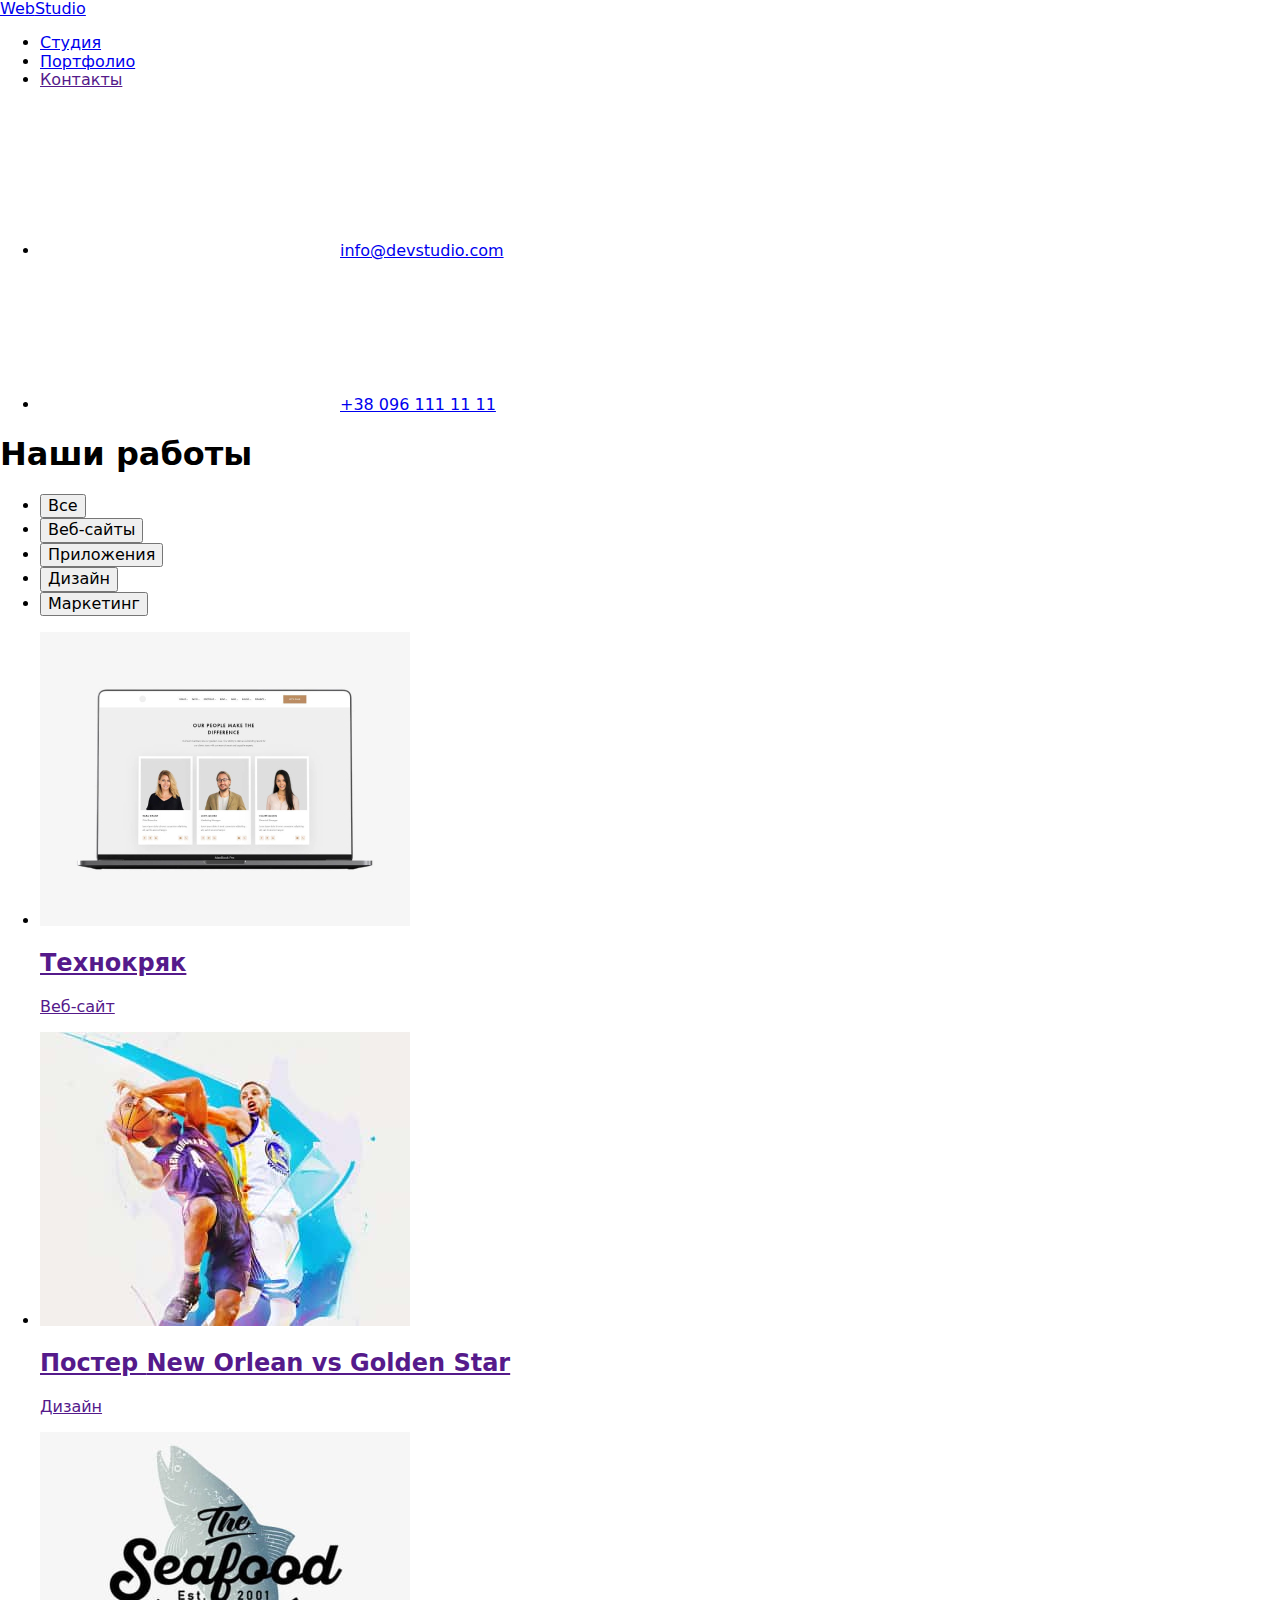
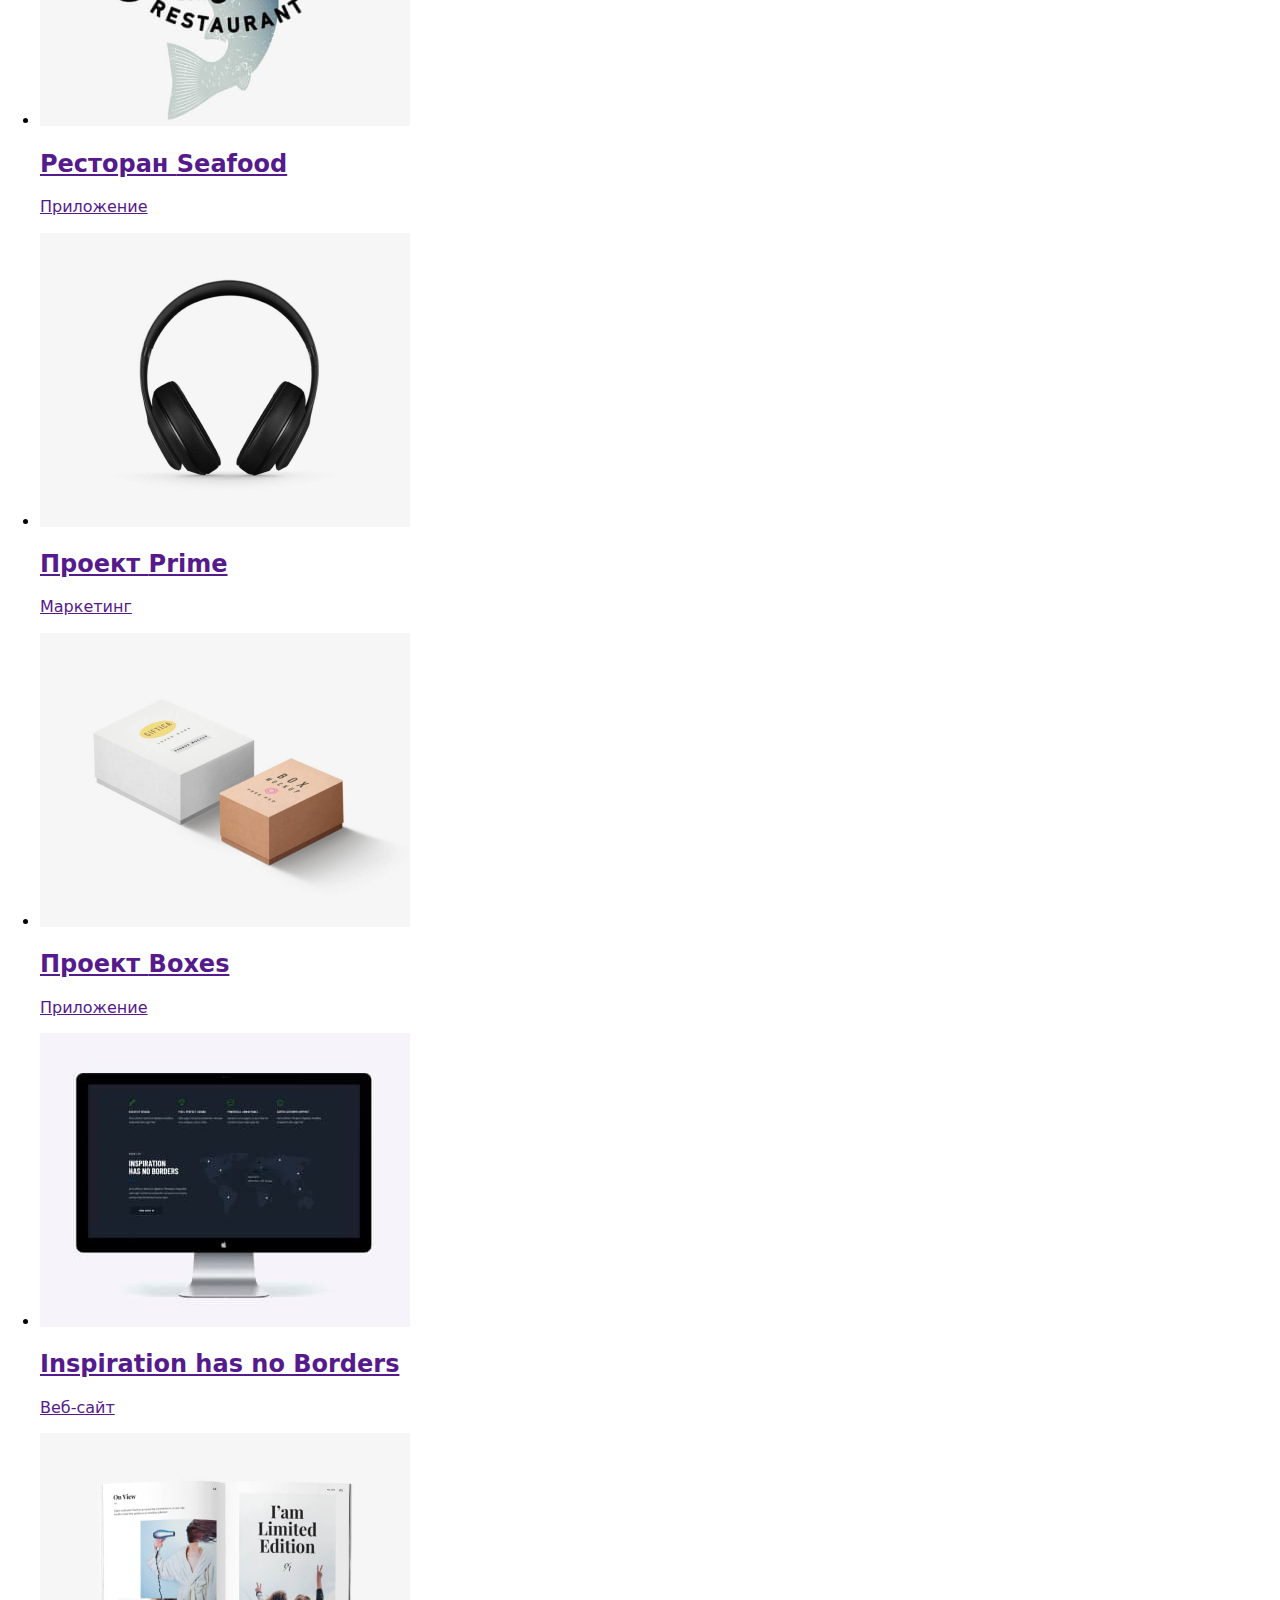
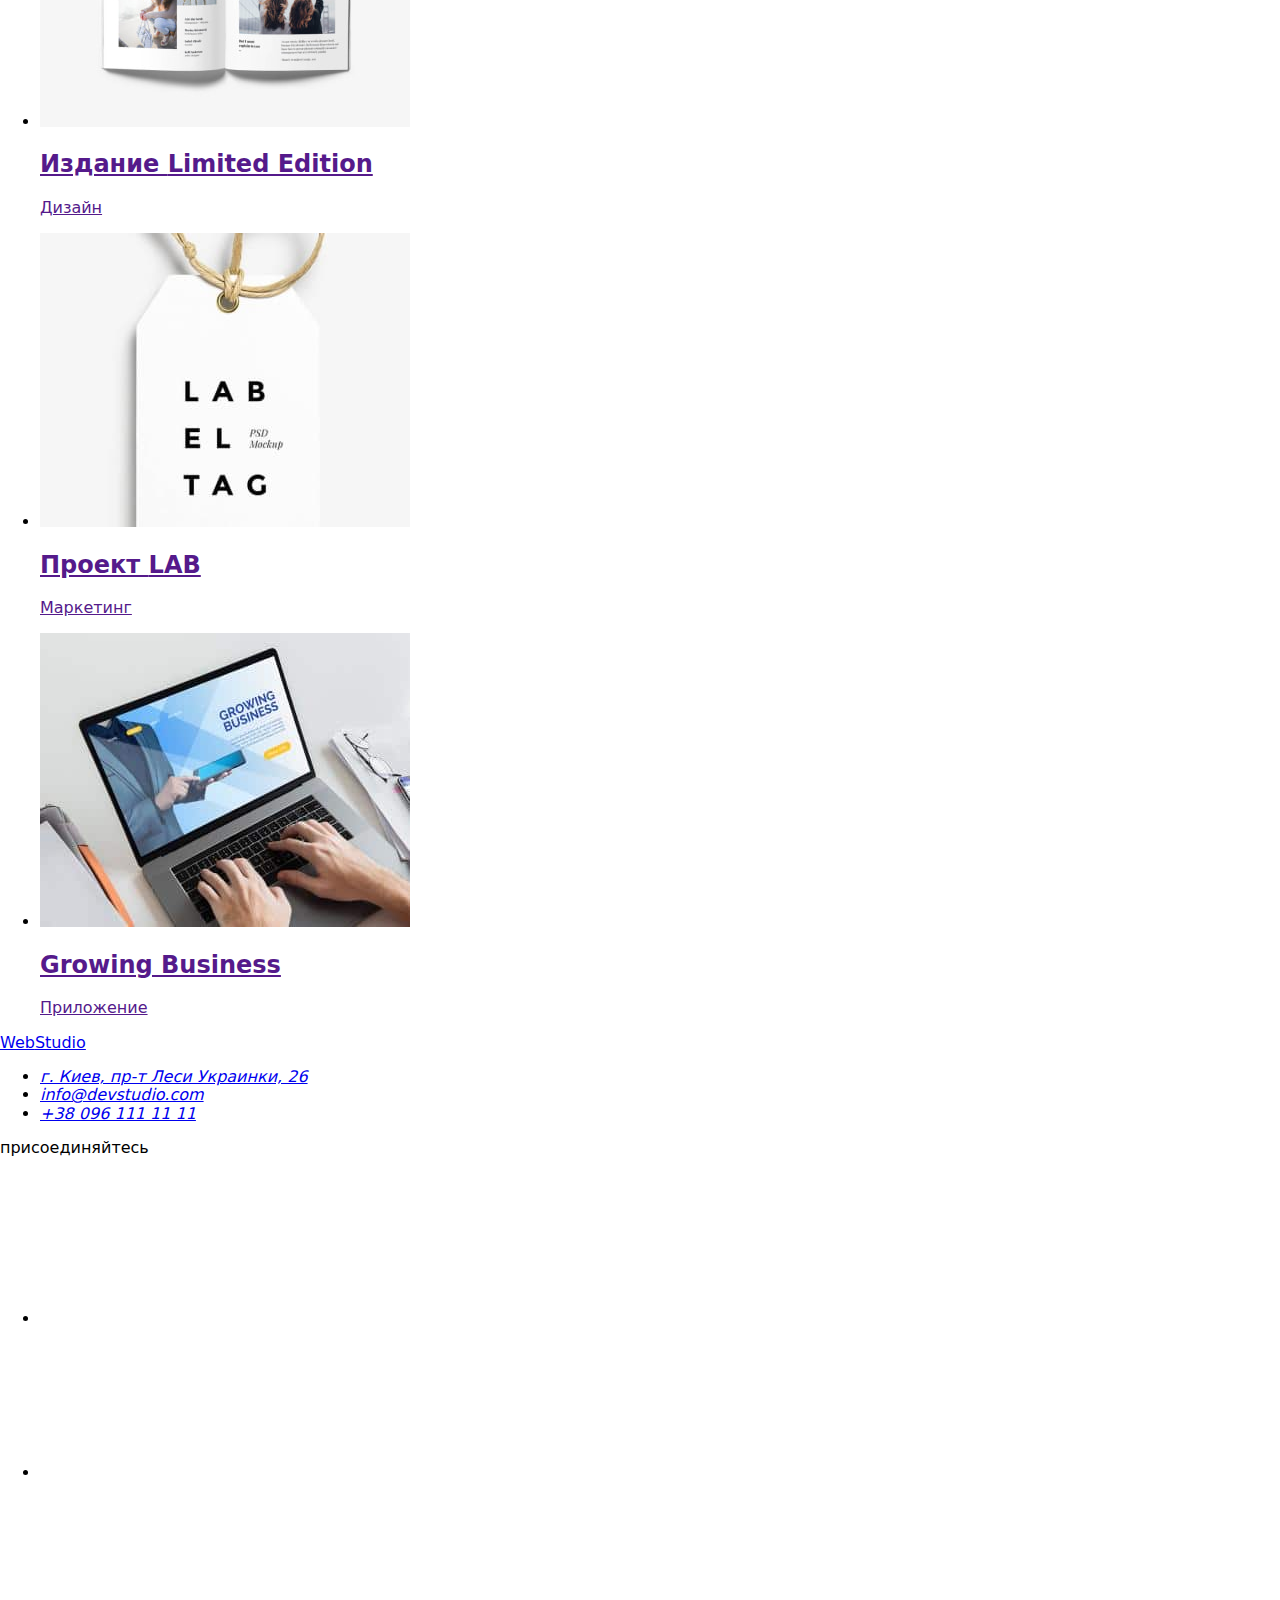
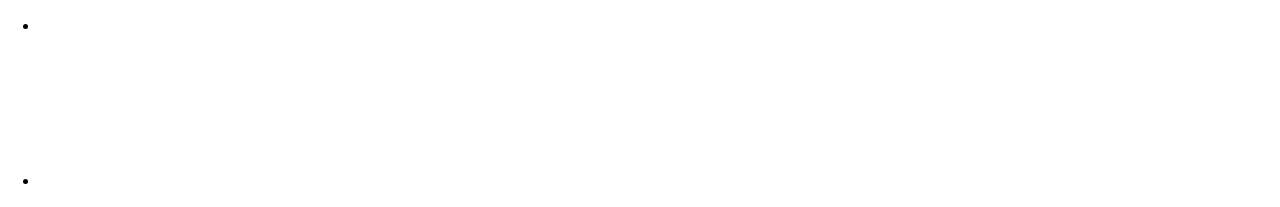
==== portfolio.html @ 28a33516 "Add files from hw4" ====
<!DOCTYPE html>
<html lang="ru">
<head>
    <meta charset="UTF-8">
    <meta http-equiv="X-UA-Compatible" content="IE=edge">
    <meta name="viewport" content="width=device-width, initial-scale=1.0">
    <title>Портфолио</title>
    <link href="https://fonts.googleapis.com/css2?family=Raleway:wght@700&family=Roboto:wght@400;500;700;900&display=swap"
        rel="stylesheet">
    <link rel="stylesheet" href="https://cdnjs.cloudflare.com/ajax/libs/modern-normalize/1.1.0/modern-normalize.min.css">
    <link rel="stylesheet" href="./css/style.css">
</head>

<body>

    <!-- Header -->
    <header class="header">
        <div class="container main-nav">
            <nav class="nav-menu">
                <a href="./index.html" class="logo" lang="en">Web<span class="logo-header">Studio</span></a>
                <ul class="menu list">
                    <li class="item"><a href="./index.html" class="link">Студия</a></li>
                    <li class="item"><a href="./portfolio.html" class="link current">Портфолио</a></li>
                    <li class="item"><a href="" class="link">Контакты</a></li>
                </ul>
            </nav>
    
            <ul class="header-contact list">
                <li class="item">
                    <a href="mailto:info@devstudio.com" class="link">
                        <svg class="contact-icon">
                            <use href="./images/icons.svg#envelope"></use>
                        </svg>info@devstudio.com
                    </a>
                </li>
                <li class="item">
                    <a href="tel:+380961111111" class="link">
                        <svg class="contact-icon">
                            <use href="./images/icons.svg#smartphone"></use>
                        </svg>+38 096 111 11 11
                    </a>
                </li>
            </ul>
        </div>
    </header>

    <!-- Main content -->
    <main>
        <section class="section">
            <h1 class="visually-hidden">Наши работы</h1>

            <!-- Filter -->
            <div class="container">
                <ul class="filter-list list">
                    <li class="item">
                        <button type="button" class="filter-btn current">Все</button>
                    </li>
                    <li class="item">
                        <button type="button" class="filter-btn">Веб-сайты</button>
                    </li>
                    <li class="item">
                        <button type="button" class="filter-btn">Приложения</button>
                    </li>
                    <li class="item">
                        <button type="button" class="filter-btn">Дизайн</button>
                    </li>
                    <li class="item">
                        <button type="button" class="filter-btn">Маркетинг</button>
                    </li>
                </ul>
            
            <!-- Examples -->
                <ul class="portfolio list">
                    <li class="portfolio-item">
                        <a href="" class="link">
                            <img class="item-img" src="./images/technocrack.jpg" alt="" width="370">
                            <div class="portfolio-desc">
                                <h2 class="portfolio-title">Технокряк</h2>
                                <p class="text">Веб-сайт</p>
                            </div>
                        </a>
                
                    </li>
                    <li  class="portfolio-item">
                        <a href="" class="link">
                            <img class="item-img" src="./images/poster-no-gs.jpg" alt="" width="370">
                            <div class="portfolio-desc">
                                <h2 class="portfolio-title">Постер <span lang="en">New Orlean vs Golden Star</span></h2>
                                <p class="text">Дизайн</p>
                            </div>
                        </a>
                    </li>
                    <li class="portfolio-item">
                        <a href="" class="link">
                            <img class="item-img" src="./images/seafood.jpg" alt="" width="370">
                            <div class="portfolio-desc">
                                <h2 class="portfolio-title">Ресторан <span lang="en">Seafood</span></h2>
                                <p class="text">Приложение</p>
                            </div>
                        </a>
                    </li>
                    <li class="portfolio-item">
                        <a href="" class="link">
                            <img class="item-img" src="./images/project-prime.jpg" alt="" width="370">
                            <div class="portfolio-desc">
                                <h2 class="portfolio-title">Проект <span lang="en">Prime</span></h2>
                                <p class="text">Маркетинг</p>
                            </div>
                        </a>
                    </li>
                    <li class="portfolio-item">
                        <a href="" class="link">
                            <img class="item-img" src="./images/boxes.jpg" alt="" width="370">
                            <div class="portfolio-desc">
                                <h2 class="portfolio-title">Проект <span lang="en">Boxes</span></h2>
                                <p class="text">Приложение</p>
                            </div>
                        </a>
                    </li>
                    <li class="portfolio-item">
                        <a href="" class="link">
                            <img class="item-img" src="./images/inspiration.jpg" alt="" width="370">
                            <div class="portfolio-desc">
                                <h2 class="portfolio-title" lang="en">Inspiration has no Borders</h2>
                                <p class="text">Веб-сайт</p>
                            </div>
                        </a>
                    </li>
                    <li class="portfolio-item">
                        <a href="" class="link">
                            <img class="item-img" src="./images/linited-edition.jpg" alt="" width="370">
                            <div class="portfolio-desc">
                                <h2 class="portfolio-title">Издание <span lang="en">Limited Edition</span></h2>
                                <p class="text">Дизайн</p>
                            </div>
                        </a>
                    </li>
                    <li class="portfolio-item">
                        <a href="" class="link">
                            <img class="item-img" src="./images/lab.jpg" alt="" width="370">
                            <div class="portfolio-desc">
                                <h2 class="portfolio-title">Проект <span lang="en">LAB</span></h2>
                                <p class="text">Маркетинг</p>
                            </div>
                        </a>
                    </li>
                    <li class="portfolio-item">
                        <a href="" class="link">
                            <img class="item-img" src="./images/growing-business.jpg" alt="" width="370">
                            <div class="portfolio-desc">
                                <h2 class="portfolio-title" lang="en">Growing Business</h2>
                                <p class="text">Приложение</p>
                            </div>
                        </a>
                    </li>
                </ul>
            </div>
        </section>
    </main>

    <!-- Footer -->
    <footer class="footer">
        <div class="container">
    
            <div class="footer-contact">
    
                <!-- Footer Logo -->
                <a class="logo link" href="./index.html" lang="en">Web<span class="logo-footer">Studio</span></a>
    
                <!-- Address and contacts -->
                <address>
                    <ul class="main-contact list">
                        <li class="contact-item"><a class="address" href="https://goo.gl/maps/BrZeRLE5wpfTbAKm7"
                                rel="nofollow noopener noreferrer">г. Киев, пр-т
                                Леси Украинки, 26</a></li>
                        <li class="contact-item"><a href="mailto:info@devstudio.com" class="link">info@devstudio.com</a>
                        </li>
                        <li class="contact-item"><a href="tel:+380961111111" class="link">+38 096 111 11 11</a></li>
                    </ul>
                </address>
            </div>
    
            <div class="footer-social">
                <p class="text">присоединяйтесь</p>
                <ul class="footer-icons list">
                    <li class="social-list">
                        <a class="social-item" href="">
                            <svg class="social-icon">
                                <use href="./images/icons.svg#instagram"></use>
                            </svg>
                        </a>
                    </li>
                    <li class="social-list">
                        <a class="social-item" href="">
                            <svg class="social-icon">
                                <use href="./images/icons.svg#twitter"></use>
                            </svg>
                        </a>
                    </li>
                    <li class="social-list">
                        <a class="social-item" href="">
                            <svg class="social-icon">
                                <use href="./images/icons.svg#facebook"></use>
                            </svg>
                        </a>
                    </li>
                    <li class="social-list">
                        <a class="social-item" href="">
                            <svg class="social-icon">
                                <use href="./images/icons.svg#linkedin"></use>
                            </svg>
                        </a>
                    </li>
                </ul>
            </div>
        </div>
    </footer>
    
</body>
</html>
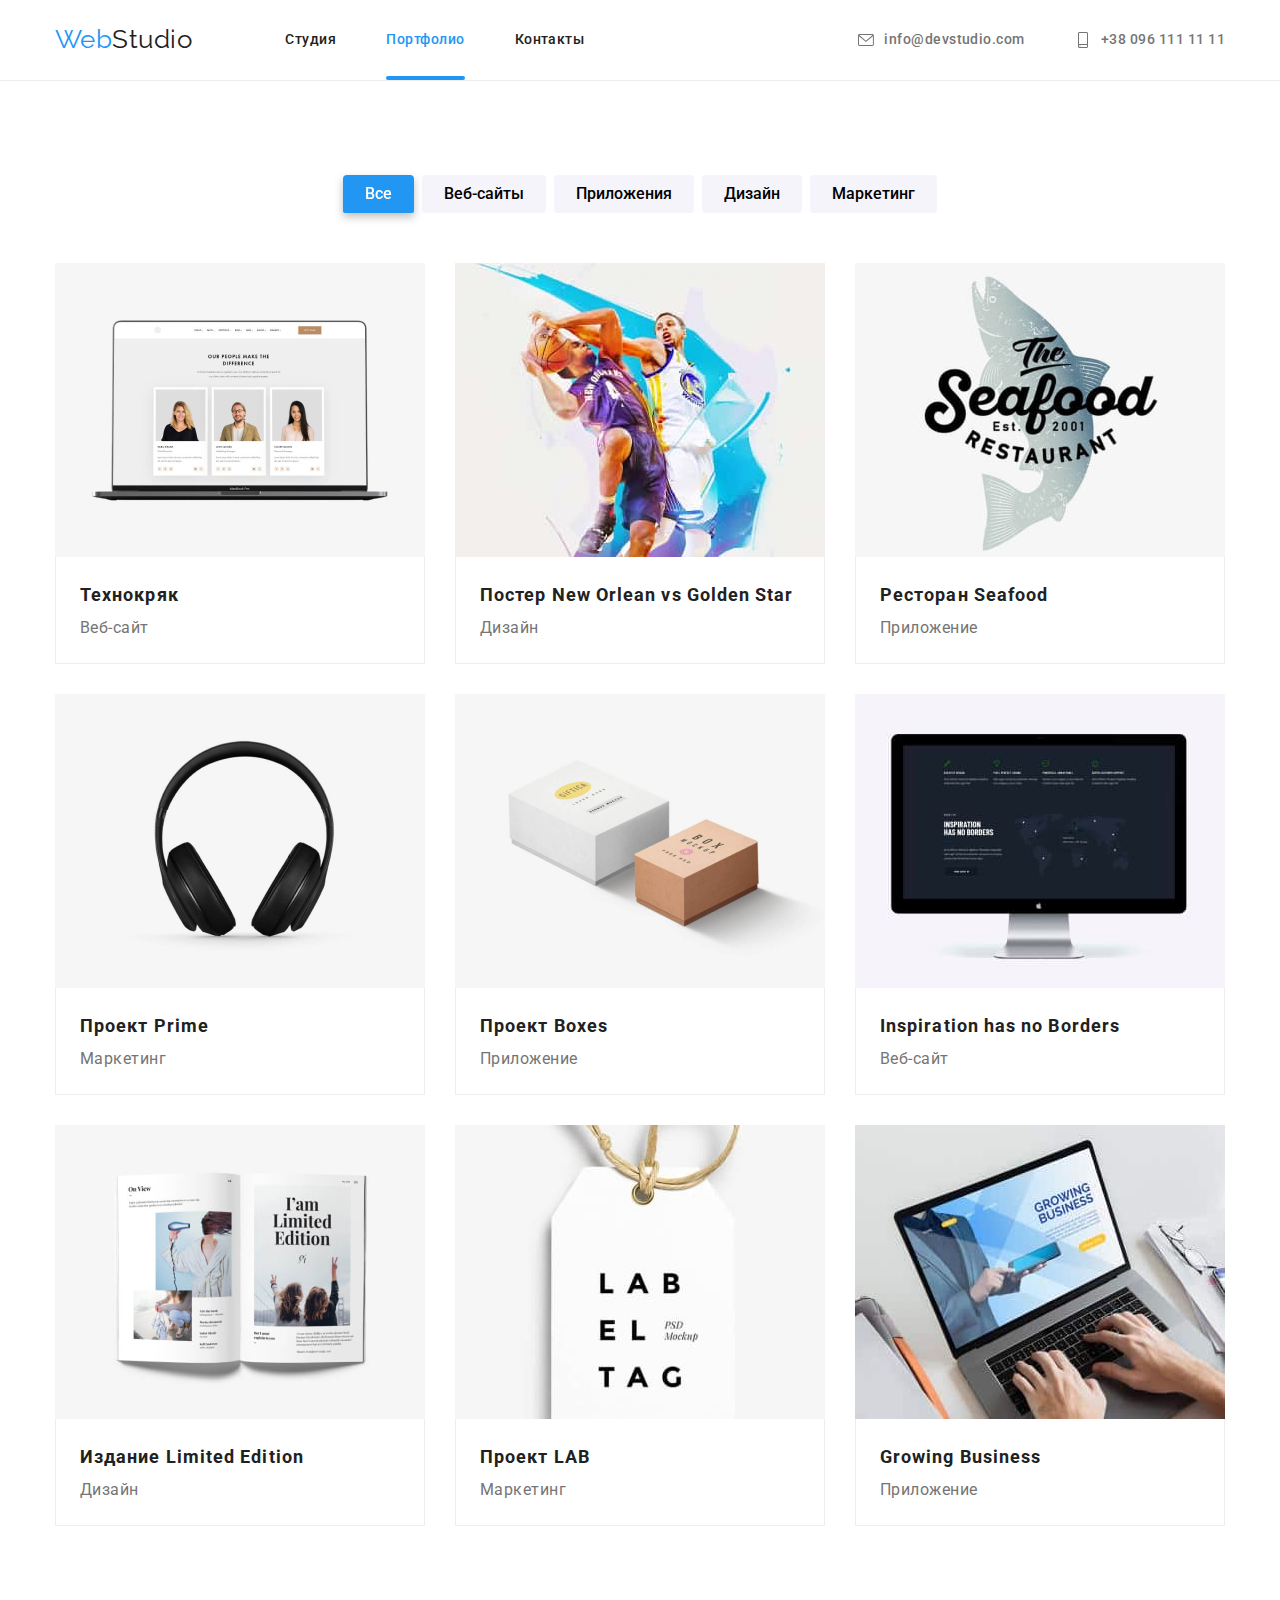
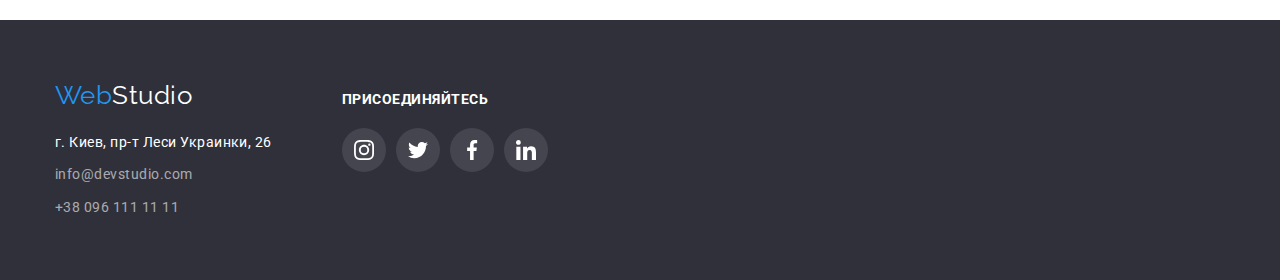
==== commit ef4c22d0: "Add overlay" ====
--- a/portfolio.html
+++ b/portfolio.html
@@ -14,7 +14,7 @@
 <body>
 
     <!-- Header -->
-    <header class="header">
+    <header class="header header-fixed">
         <div class="container main-nav">
             <nav class="nav-menu">
                 <a href="./index.html" class="logo" lang="en">Web<span class="logo-header">Studio</span></a>
@@ -72,8 +72,16 @@
             <!-- Examples -->
                 <ul class="portfolio list">
                     <li class="portfolio-item">
-                        <a href="" class="link">
-                            <img class="item-img" src="./images/technocrack.jpg" alt="" width="370">
+                        <a href="" class="card link">
+                            <div class="card-thumb">
+                                <img class="item-img" src="./images/technocrack.jpg" alt="" width="370">
+                                <div class="overlay">
+                                    <p class="overlay-text">Технокряк это современная площадка распространения коронавируса. Компании используют эту платформу
+                                        для цифрового
+                                        шпионажа и атак на защищённые сервера конкурентов.</p>
+                                </div>
+                            </div>
+                            
                             <div class="portfolio-desc">
                                 <h2 class="portfolio-title">Технокряк</h2>
                                 <p class="text">Веб-сайт</p>
@@ -83,7 +91,14 @@
                     </li>
                     <li  class="portfolio-item">
                         <a href="" class="link">
-                            <img class="item-img" src="./images/poster-no-gs.jpg" alt="" width="370">
+                            <div class="card-thumb">
+                                <img class="item-img" src="./images/poster-no-gs.jpg" alt="" width="370">
+                                <div class="overlay">
+                                    <p class="overlay-text">Lorem, ipsum dolor sit amet consectetur adipisicing elit. Voluptatum qui, nisi minus recusandae nostrum aliquam veritatis. Ducimus quisquam voluptas deserunt accusantium excepturi, temporibus eaque similique iste commodi nemo,
+                                    facere modi?</p>
+                                </div>
+                            </div>
+                            
                             <div class="portfolio-desc">
                                 <h2 class="portfolio-title">Постер <span lang="en">New Orlean vs Golden Star</span></h2>
                                 <p class="text">Дизайн</p>
@@ -92,7 +107,12 @@
                     </li>
                     <li class="portfolio-item">
                         <a href="" class="link">
-                            <img class="item-img" src="./images/seafood.jpg" alt="" width="370">
+                            <div class="card-thumb">
+                                <img class="item-img" src="./images/seafood.jpg" alt="" width="370">
+                                <div class="overlay">
+                                    <p class="overlay-text">Lorem ipsum dolor sit amet consectetur adipisicing elit. Tenetur ad possimus obcaecati, blanditiis consequuntur in dolor eos labore ab autem veniam, ullam velit voluptates alias neque nesciunt eveniet repudiandae quisquam!</p>
+                                </div>
+                            </div>
                             <div class="portfolio-desc">
                                 <h2 class="portfolio-title">Ресторан <span lang="en">Seafood</span></h2>
                                 <p class="text">Приложение</p>
@@ -101,7 +121,12 @@
                     </li>
                     <li class="portfolio-item">
                         <a href="" class="link">
-                            <img class="item-img" src="./images/project-prime.jpg" alt="" width="370">
+                            <div class="card-thumb">
+                                <img class="item-img" src="./images/project-prime.jpg" alt="" width="370">
+                                <div class="overlay">
+                                    <p class="overlay-text">Lorem ipsum dolor sit amet consectetur adipisicing elit. Earum nam fugit cumque enim, incidunt officia necessitatibus dolor natus quia dolorem numquam voluptas odit aperiam dolores odio quisquam consequatur beatae iusto!</p>
+                                </div>
+                            </div>
                             <div class="portfolio-desc">
                                 <h2 class="portfolio-title">Проект <span lang="en">Prime</span></h2>
                                 <p class="text">Маркетинг</p>
@@ -110,7 +135,12 @@
                     </li>
                     <li class="portfolio-item">
                         <a href="" class="link">
-                            <img class="item-img" src="./images/boxes.jpg" alt="" width="370">
+                            <div class="card-thumb">
+                                <img class="item-img" src="./images/boxes.jpg" alt="" width="370">
+                                <div class="overlay">
+                                    <p class="overlay-text">Lorem, ipsum dolor sit amet consectetur adipisicing elit. Voluptatum qui, nisi minus recusandae nostrum aliquam veritatis. Ducimus quisquam voluptas deserunt accusantium excepturi, temporibus eaque similique iste commodi nemo, facere modi?</p>
+                                </div>
+                            </div>
                             <div class="portfolio-desc">
                                 <h2 class="portfolio-title">Проект <span lang="en">Boxes</span></h2>
                                 <p class="text">Приложение</p>
@@ -119,7 +149,15 @@
                     </li>
                     <li class="portfolio-item">
                         <a href="" class="link">
-                            <img class="item-img" src="./images/inspiration.jpg" alt="" width="370">
+                            <div class="card-thumb">
+                                <img class="item-img" src="./images/inspiration.jpg" alt="" width="370">
+                                <div class="overlay">
+                                    <p class="overlay-text">Lorem ipsum dolor sit amet consectetur adipisicing elit. Earum nam fugit cumque enim,
+                                            incidunt officia necessitatibus dolor natus quia dolorem numquam voluptas odit aperiam dolores odio quisquam
+                                            consequatur beatae iusto!</p>
+                                </div>
+                            </div>
+                            
                             <div class="portfolio-desc">
                                 <h2 class="portfolio-title" lang="en">Inspiration has no Borders</h2>
                                 <p class="text">Веб-сайт</p>
@@ -128,7 +166,15 @@
                     </li>
                     <li class="portfolio-item">
                         <a href="" class="link">
-                            <img class="item-img" src="./images/linited-edition.jpg" alt="" width="370">
+                            <div class="card-thumb">
+                                <img class="item-img" src="./images/linited-edition.jpg" alt="" width="370">
+                                <div class="overlay">
+                                    <p class="overlay-text">Lorem ipsum dolor sit amet consectetur adipisicing elit. Earum nam fugit cumque enim,
+                                        incidunt officia necessitatibus dolor natus quia dolorem numquam voluptas odit aperiam dolores odio quisquam
+                                        consequatur beatae iusto!</p>
+                                </div>
+                            </div>
+                            
                             <div class="portfolio-desc">
                                 <h2 class="portfolio-title">Издание <span lang="en">Limited Edition</span></h2>
                                 <p class="text">Дизайн</p>
@@ -137,7 +183,15 @@
                     </li>
                     <li class="portfolio-item">
                         <a href="" class="link">
-                            <img class="item-img" src="./images/lab.jpg" alt="" width="370">
+                            <div class="card-thumb">
+                                <img class="item-img" src="./images/lab.jpg" alt="" width="370">
+                                <div class="overlay">
+                                    <p class="overlay-text">Lorem ipsum dolor sit amet consectetur adipisicing elit. Earum nam fugit cumque enim,
+                                        incidunt officia necessitatibus dolor natus quia dolorem numquam voluptas odit aperiam dolores odio quisquam
+                                        consequatur beatae iusto!</p>
+                                </div>
+                            </div>
+                            
                             <div class="portfolio-desc">
                                 <h2 class="portfolio-title">Проект <span lang="en">LAB</span></h2>
                                 <p class="text">Маркетинг</p>
@@ -146,7 +200,15 @@
                     </li>
                     <li class="portfolio-item">
                         <a href="" class="link">
-                            <img class="item-img" src="./images/growing-business.jpg" alt="" width="370">
+                            <div class="card-thumb">
+                                <img class="item-img" src="./images/growing-business.jpg" alt="" width="370">
+                                <div class="overlay">
+                                    <p class="overlay-text">Lorem ipsum dolor sit amet consectetur adipisicing elit. Earum nam fugit cumque enim,
+                                        incidunt officia necessitatibus dolor natus quia dolorem numquam voluptas odit aperiam dolores odio quisquam
+                                        consequatur beatae iusto!</p>
+                                </div>
+                            </div>
+                            
                             <div class="portfolio-desc">
                                 <h2 class="portfolio-title" lang="en">Growing Business</h2>
                                 <p class="text">Приложение</p>
@@ -215,6 +277,14 @@
             </div>
         </div>
     </footer>
+
+    <script>
+        const { height: pageHeaderHeight } = document
+            .querySelector(".header-fixed")
+            .getBoundingClientRect();
+
+        document.body.style.paddingTop = `${pageHeaderHeight}px`;
+    </script>
     
 </body>
 </html>--- a/css/style.css
+++ b/css/style.css
@@ -0,0 +1,748 @@
+/* основной цвет текста #212121 */
+/* вторичный цвет текста #757575 */
+/* основной цвет фона, заголовка и текста кнопок #ffffff */
+/* вторичный цвет фона #f5f4fa */
+/* цвет фона футера #2f303a */
+/* цвет акцента #2196f3 */
+/* цвет ховер главной кнопки #188ce8 */
+/* цвет текста в футере rgba(255, 255, 255, 0.6) */
+/* цвет фона иконок в футере rgba(255, 255, 255, 0.1); */
+/* цвет фона карточек #EEEEEE */
+/* цвет оверлея для карточек в портфолио rgba(33, 150, 243, 0.9); */
+
+:root {
+  --main-font: Roboto, sans-serif;
+  --logo-font: Raleway, sans-serif;
+
+  --secondary-bg-color: #f5f4fa;
+  --footer-bg-color: #2f303a;
+  --main-text-color: #212121;
+  --secondary-text-color: #757575;
+  --accent-color: #2196f3;
+  --hover-main-btn-color: #188ce8;
+  --accent-text-and-bg-color: #ffffff;
+  --footer-text-color: rgba(255, 255, 255, 0.6);
+  --bg-color-card: #eeeeee;
+  --main-icons-color: #afb1b8;
+  --bg-icons-color: rgba(255, 255, 255, 0.1);
+  --overlay-card-color: rgba(33, 150, 243, 0.9);
+
+  --duration: 250ms;
+  --timing-function: cubic-bezier(0.4, 0, 0.2, 1);
+}
+
+/* Убираем внешние отступы */
+h1,
+h2,
+h3,
+h4,
+h5,
+h6,
+p,
+ul {
+  margin: 0;
+}
+
+body {
+  font-family: var(--main-font);
+  letter-spacing: 0.03em;
+
+  background-color: var(--accent-text-and-bg-color);
+  color: var(--main-text-color);
+}
+
+button {
+  font-family: inherit;
+  font-size: inherit;
+  text-align: center;
+  cursor: pointer;
+}
+
+img {
+  display: block;
+  max-width: 100%;
+  height: auto;
+}
+
+.container {
+  margin: 0 auto;
+  padding-left: 15px;
+  padding-right: 15px;
+  width: 1200px;
+}
+
+/* Убираем внутренние отступы и стандартную стилизацию для списков */
+.list {
+  padding: 0;
+  list-style: none;
+}
+
+.text {
+  color: var(--secondary-text-color);
+}
+
+.section {
+  padding: 94px 0;
+}
+
+.section.no-padding {
+  padding-top: 0;
+}
+
+.section-title {
+  margin-bottom: 50px;
+  font-weight: 700;
+  font-size: 36px;
+  line-height: 1.16;
+  text-align: center;
+  letter-spacing: 0.03em;
+}
+
+.visually-hidden {
+  position: absolute;
+  width: 1px;
+  height: 1px;
+  margin: -1px;
+  border: 0;
+  padding: 0;
+  white-space: nowrap;
+  clip-path: inset(100%);
+  clip: rect(0 0 0 0);
+  overflow: hidden;
+}
+
+.item-title {
+  margin-bottom: 10px;
+  font-weight: 700;
+  font-size: 14px;
+  line-height: 1.14;
+}
+
+.button {
+  min-width: 200px;
+  font-weight: 700;
+  line-height: 1.87;
+  letter-spacing: 0.06em;
+
+  background-color: var(--accent-color);
+  color: var(--accent-text-and-bg-color);
+}
+
+.button:hover,
+.button:focus {
+  background-color: var(--hover-main-btn-color);
+}
+
+.social-icon {
+  width: 20px;
+  height: 20px;
+  fill: currentColor;
+}
+
+/* ---------- HEADER ---------- */
+
+.header {
+  border-bottom: 1px solid #ececec;
+}
+
+.header-fixed {
+  position: fixed;
+  top: 0;
+  left: 0;
+  z-index: 2;
+  width: 100%;
+
+  min-height: 80px;
+  background-color: var(--accent-text-and-bg-color);
+}
+
+/* ---------- LOGO ---------- */
+
+.logo {
+  font-family: var(--logo-font);
+  font-size: 26px;
+  line-height: 1.19;
+  text-decoration: none;
+
+  color: var(--accent-color);
+}
+
+.header .logo {
+  padding: 24px 0;
+}
+
+.logo .logo-header {
+  color: var(--main-text-color);
+}
+
+.logo-header:hover,
+.logo-header:focus,
+.logo-footer:hover,
+.logo-footer:focus {
+  color: var(--accent-color);
+}
+
+/* ---------- MENU ---------- */
+
+.main-nav,
+.nav-menu {
+  display: flex;
+}
+
+.menu {
+  display: flex;
+  margin-left: 93px;
+}
+
+.menu .item:not(:last-child) {
+  margin-right: 50px;
+}
+
+.menu .link,
+.header-contact .link {
+  display: block;
+  padding: 32px 0;
+}
+
+.menu .link {
+  position: relative;
+  font-weight: 500;
+  font-size: 14px;
+  line-height: 1.14;
+  text-decoration: none;
+  color: var(--main-text-color);
+}
+
+.header-contact {
+  display: flex;
+  margin-left: auto;
+}
+
+.header-contact .item:not(:last-child) {
+  margin-right: 50px;
+}
+
+.header-contact .link {
+  display: flex;
+  align-items: center;
+
+  font-weight: 500;
+  font-size: 14px;
+  line-height: 1.14;
+  text-decoration: none;
+
+  color: var(--secondary-text-color);
+}
+
+.contact-icon {
+  margin-right: 10px;
+  width: 16px;
+  height: 16px;
+  fill: currentColor;
+}
+
+.link.current,
+.nav-menu .link:hover,
+.nav-menu .link:focus,
+.header-contact .link:hover,
+.header-contact .link:focus,
+.footer-contact .link:hover,
+.footer-contact .link:focus {
+  color: var(--accent-color);
+}
+
+.current::after {
+  content: "";
+  position: absolute;
+  bottom: 0;
+  right: 0;
+  width: 100%;
+  height: 4px;
+  background: var(--accent-color);
+
+  border-radius: 2px;
+}
+
+/* ---------- FOOTER ---------- */
+
+.footer {
+  padding: 60px 0;
+  background-color: var(--footer-bg-color);
+}
+
+.footer .container {
+  display: flex;
+  align-items: baseline;
+}
+
+.footer-contact {
+  margin-right: 70px;
+}
+
+.footer-contact .logo {
+  display: block;
+  margin-bottom: 20px;
+}
+
+.logo-footer {
+  color: var(--accent-text-and-bg-color);
+}
+
+.main-contact {
+  font-size: 14px;
+  line-height: 1.71;
+  font-style: normal;
+}
+
+.contact-item:not(:last-child) {
+  margin-bottom: 9px;
+}
+
+.address {
+  color: var(--accent-text-and-bg-color);
+  text-decoration: none;
+}
+
+.main-contact .link {
+  color: var(--footer-text-color);
+  text-decoration: none;
+}
+
+.footer-icons {
+  display: flex;
+}
+
+.social-list:not(:last-child) {
+  margin-right: 10px;
+}
+
+.social-item {
+  display: flex;
+  justify-content: center;
+  align-items: center;
+  width: 44px;
+  height: 44px;
+  color: var(--main-icons-color);
+  border-radius: 50%;
+}
+
+.footer-icons .social-item {
+  background-color: var(--bg-icons-color);
+}
+
+.footer-icons .social-icon {
+  color: var(--accent-text-and-bg-color);
+}
+
+.footer-icons .social-item:hover,
+.footer-icons .social-item:focus,
+.team-social .social-item:hover,
+.team-social .social-item:focus {
+  color: var(--accent-text-and-bg-color);
+  background-color: var(--accent-color);
+}
+
+.footer-social > .text {
+  margin-bottom: 20px;
+  color: var(--accent-text-and-bg-color);
+
+  font-weight: 700;
+  font-size: 14px;
+  line-height: 1.14;
+  text-transform: uppercase;
+}
+
+/* ---------- HERO ---------- */
+
+.hero {
+  display: flex;
+  justify-content: center;
+  align-items: center;
+  max-width: 1600px;
+  min-height: 600px;
+  margin-right: auto;
+  margin-left: auto;
+
+  background-color: var(--footer-bg-color);
+  background-image: linear-gradient(
+      to right,
+      rgba(47, 48, 58, 0.4),
+      rgba(47, 48, 58, 0.4)
+    ),
+    url(../images/main-bg.jpg);
+  background-repeat: no-repeat;
+  background-position: center;
+  background-size: cover;
+}
+
+.hero .container {
+  width: 696px;
+  text-align: center;
+}
+
+.hero-title {
+  margin-bottom: 30px;
+  font-weight: 900;
+  font-size: 44px;
+  line-height: 1.36;
+  letter-spacing: 0.06em;
+  text-transform: uppercase;
+
+  color: var(--accent-text-and-bg-color);
+}
+
+.hero-btn {
+  padding: 10px 32px;
+}
+
+.hero-btn,
+.filter-btn {
+  border: 0;
+  border-radius: 4px;
+}
+
+/* ---------- FEATURES ---------- */
+
+.features-list {
+  display: flex;
+  flex-wrap: wrap;
+  margin-right: -30px;
+}
+
+.features-item {
+  flex-basis: calc((100% - 4 * 30px) / 4);
+  margin-right: 30px;
+}
+
+/* .features-item:not(:nth-child(4n)) {
+  margin-right: 30px;
+} */
+
+.features-thumb {
+  display: flex;
+  align-items: center;
+  justify-content: center;
+  margin-bottom: 30px;
+  width: 100%;
+  height: 120px;
+
+  background-color: var(--secondary-bg-color);
+  border-radius: 4px;
+}
+
+.features-icon {
+  width: 70px;
+  height: 70px;
+}
+
+.features-item .item-title {
+  text-transform: uppercase;
+}
+
+.features-item .text {
+  font-size: 14px;
+  line-height: 1.71;
+}
+
+/* ---------- ABOUT ---------- */
+
+.about {
+  display: flex;
+}
+
+.about-item {
+  position: relative;
+}
+
+.about-item:not(:nth-child(3n)) {
+  margin-right: 30px;
+}
+
+.about-item .item-title {
+  margin-bottom: 0;
+  padding: 27px;
+  position: absolute;
+  bottom: 0;
+  right: 0;
+  text-align: center;
+  width: 100%;
+  height: 70px;
+
+  text-transform: uppercase;
+  color: var(--accent-text-and-bg-color);
+  background: rgba(47, 48, 58, 0.8);
+}
+
+/* ---------- TEAM ---------- */
+
+.team {
+  background-color: var(--secondary-bg-color);
+}
+
+.team-list {
+  display: flex;
+  margin-right: -30px;
+  margin-bottom: -30px;
+}
+
+.team-item {
+  flex-basis: calc((100% - 4 * 30px) / 4);
+  /* width: 270px; */
+
+  margin-right: 30px;
+  margin-bottom: 30px;
+
+  background-color: var(--accent-text-and-bg-color);
+  box-shadow: 0px 1px 3px rgba(0, 0, 0, 0.12), 0px 1px 1px rgba(0, 0, 0, 0.14),
+    0px 2px 1px rgba(0, 0, 0, 0.2);
+  border-radius: 0px 0px 4px 4px;
+}
+
+.item-desc {
+  padding: 30px 32px;
+}
+
+.team .item-title,
+.team-item .text {
+  font-size: 16px;
+  line-height: 1.19;
+  text-align: center;
+}
+
+.team-item-title {
+  font-weight: 500;
+}
+
+.team-item .text {
+  margin-bottom: 16px;
+}
+
+.team-social {
+  display: flex;
+  justify-content: center;
+}
+
+/* ---------- CLIENTS ---------- */
+
+.clients {
+  display: flex;
+}
+
+.client-list:not(:last-child) {
+  margin-right: 30px;
+}
+
+.client-item {
+  display: flex;
+  justify-content: center;
+  align-items: center;
+  width: 170px;
+  height: 92px;
+  color: var(--main-icons-color);
+  border: 1px solid var(--main-icons-color);
+  border-radius: 4px;
+}
+
+.client-icon {
+  width: 106px;
+  height: 60px;
+  fill: currentColor;
+}
+
+.client-item:hover,
+.client-item:focus {
+  color: var(--accent-color);
+  border-color: var(--accent-color);
+}
+
+/* ---------- FILTER ---------- */
+
+.filter-list {
+  display: flex;
+  justify-content: center;
+  margin-bottom: 50px;
+}
+
+.filter-list .item:not(:last-child) {
+  margin-right: 8px;
+}
+
+.filter-list .link {
+  display: block;
+}
+
+.filter-btn {
+  padding: 6px 22px;
+  font-weight: 500;
+  line-height: 1.62;
+
+  background-color: var(--secondary-bg-color);
+}
+
+.filter-btn:hover,
+.filter-btn:focus,
+.filter-btn.current {
+  background-color: var(--accent-color);
+  color: var(--accent-text-and-bg-color);
+  filter: drop-shadow(0px 4px 4px rgba(0, 0, 0, 0.25));
+}
+
+/* ---------- EXAMPLES ---------- */
+
+.portfolio {
+  display: flex;
+  flex-wrap: wrap;
+  margin: -15px;
+}
+
+.portfolio-item {
+  margin: 15px;
+  flex-basis: calc((100% - 6 * 15px) / 3);
+  /* margin-bottom: 30px;
+  margin-right: 30px; */
+}
+
+/* .portfolio-item:nth-child(3n) {
+  margin-right: 0;
+}
+
+.portfolio-item:nth-last-of-type(-n + 3) {
+  margin-bottom: 0;
+} */
+
+/* ---------- Alternative ---------- */
+/* .portfolio-item:not(:nth-child(3n)) {
+  margin-right: 30px;
+}
+
+.portfolio-item:not(:nth-last-of-type(-n + 3)) {
+  margin-bottom: 30px;
+} */
+/* ---------- End Alternative ---------- */
+
+.portfolio .link {
+  display: block;
+  color: var(--main-text-color);
+  text-decoration: none;
+}
+
+.portfolio .link:hover,
+.portfolio .link:focus {
+  box-shadow: 0px 1px 1px rgba(0, 0, 0, 0.12), 0px 4px 4px rgba(0, 0, 0, 0.06),
+    1px 4px 6px rgba(0, 0, 0, 0.16);
+}
+
+.card-thumb {
+  position: relative;
+  height: 100%;
+  overflow: hidden;
+}
+
+.overlay {
+  position: absolute;
+  left: 0;
+  bottom: 0;
+  width: 100%;
+  height: 100%;
+
+  background: var(--overlay-card-color);
+  /* opacity: 0; */
+
+  transform: translateY(100%);
+  transition-property: transform;
+  transition-duration: var(--duration);
+  transition-timing-function: var(--timing-function);
+}
+
+.portfolio .link:hover .overlay,
+.portfolio .link:focus .overlay {
+  transform: translateY(0);
+  /* opacity: 1; */
+}
+
+.overlay-text {
+  padding: 63px 24px;
+  text-align: left;
+  font-size: 18px;
+  line-height: 1.56;
+
+  color: var(--accent-text-and-bg-color);
+}
+
+.portfolio-title {
+  font-size: 18px;
+  line-height: 2;
+  letter-spacing: 0.06em;
+}
+
+.portfolio .text {
+  font-size: 16px;
+  line-height: 1.87;
+}
+
+.portfolio-desc {
+  padding: 20px 24px;
+  border: 1px solid var(--bg-color-card);
+  border-top: 0;
+}
+
+/* ---------- MODAL BOX ---------- */
+
+.backdrop {
+  position: fixed;
+  top: 0;
+  left: 0;
+  z-index: 3;
+  width: 100%;
+  height: 100%;
+
+  background: rgba(0, 0, 0, 0.2);
+}
+
+.backdrop.is-hidden {
+  opacity: 0;
+  pointer-events: none;
+}
+
+.modal-box {
+  position: relative;
+  left: 50%;
+  top: 50%;
+  transform: translate(-50%, -50%) scale(1);
+  opacity: 1;
+
+  width: 528px;
+  height: 581px;
+  padding: 40px;
+
+  background-color: var(--accent-text-and-bg-color);
+  box-shadow: 0px 1px 3px rgba(0, 0, 0, 0.12), 0px 1px 1px rgba(0, 0, 0, 0.14),
+    0px 2px 1px rgba(0, 0, 0, 0.2);
+  border-radius: 4px;
+}
+
+.modal-btn {
+  display: flex;
+  align-items: center;
+  position: absolute;
+  top: 0;
+  right: 0;
+  margin: 8px;
+  width: 30px;
+  height: 30px;
+
+  background-color: var(--accent-text-and-bg-color);
+  border: 1px solid rgba(0, 0, 0, 0.1);
+  border-radius: 50%;
+}
+
+.modal-btn:hover,
+.modal-btn:focus {
+  color: var(--accent-color);
+}
+
+.icon-close {
+  width: 18px;
+  height: 18px;
+  fill: currentColor;
+}
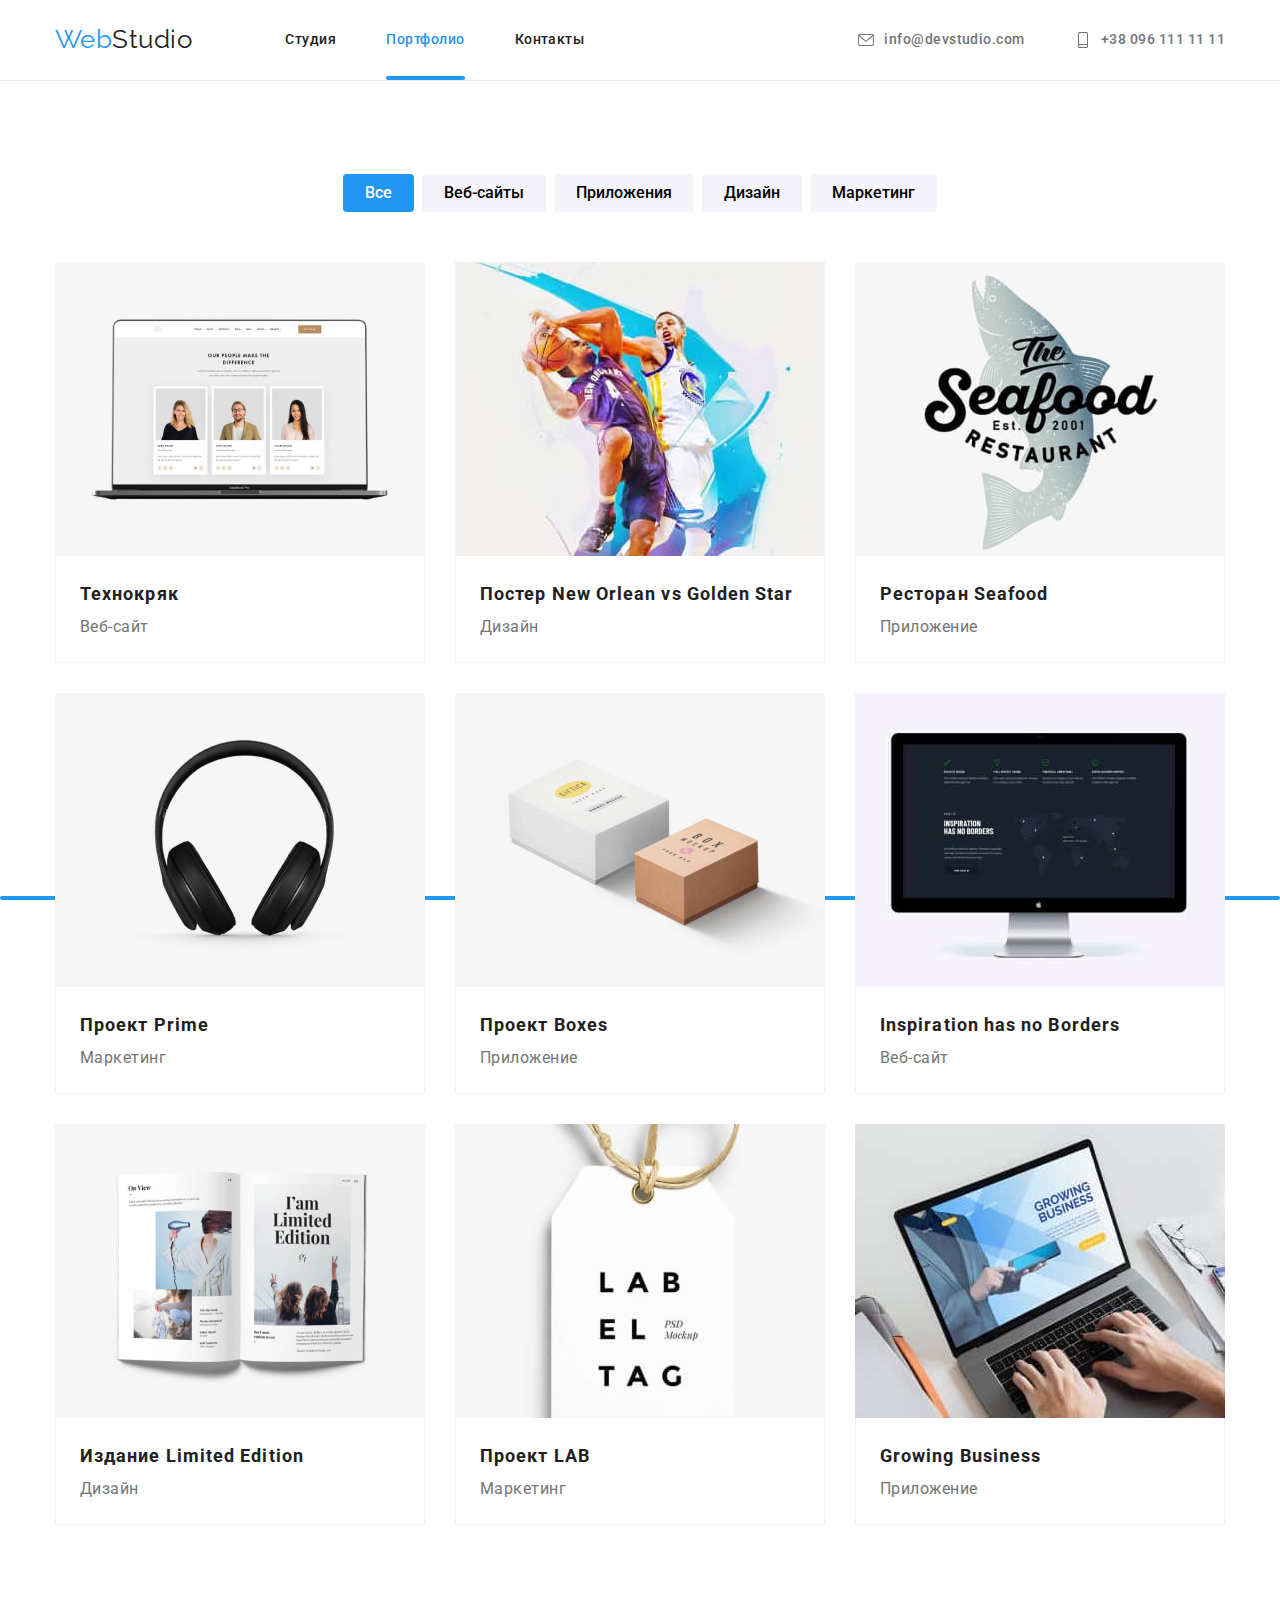
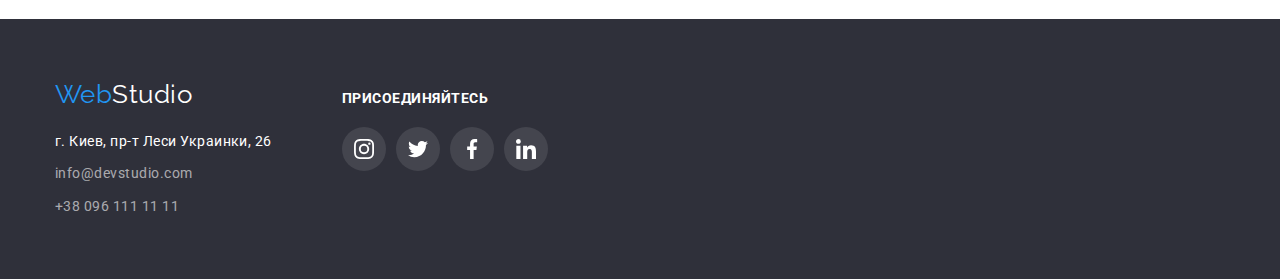
==== commit fe983c15: "Change fixed header" ====
--- a/portfolio.html
+++ b/portfolio.html
@@ -14,10 +14,10 @@
 <body>
 
     <!-- Header -->
-    <header class="header header-fixed">
+    <header class="header fixed">
         <div class="container main-nav">
             <nav class="nav-menu">
-                <a href="./index.html" class="logo" lang="en">Web<span class="logo-header">Studio</span></a>
+                <a href="./index.html" class="logo" lang="en"><span class="logo-accent">Web</span>Studio</a>
                 <ul class="menu list">
                     <li class="item"><a href="./index.html" class="link">Студия</a></li>
                     <li class="item"><a href="./portfolio.html" class="link current">Портфолио</a></li>
@@ -45,7 +45,7 @@
     </header>
 
     <!-- Main content -->
-    <main>
+    <main class="main">
         <section class="section">
             <h1 class="visually-hidden">Наши работы</h1>
 
@@ -94,8 +94,9 @@
                             <div class="card-thumb">
                                 <img class="item-img" src="./images/poster-no-gs.jpg" alt="" width="370">
                                 <div class="overlay">
-                                    <p class="overlay-text">Lorem, ipsum dolor sit amet consectetur adipisicing elit. Voluptatum qui, nisi minus recusandae nostrum aliquam veritatis. Ducimus quisquam voluptas deserunt accusantium excepturi, temporibus eaque similique iste commodi nemo,
-                                    facere modi?</p>
+                                    <p class="overlay-text">Lorem ipsum dolor sit amet consectetur adipisicing elit. Illum, quaerat. Laboriosam iusto, magni deleniti doloribus voluptates quas dolorem recusandae atque, non inventore earum cumque provident, porro ab obcaecati neque eaque!
+                                    Quos magnam pariatur veniam vel earum, consequatur ipsa! Rem, soluta! Mollitia commodi et at placeat accusamus rerum magni, doloribus libero, beatae assumenda sint voluptatibus voluptates facilis sit quae, necessitatibus consequatur.
+                                    Molestias id voluptas itaque eveniet soluta officiis amet omnis iste recusandae nisi eum quos est eligendi vero reprehenderit culpa, inventore maiores, doloremque ratione qui architecto. Soluta obcaecati necessitatibus dolor vitae!</p>
                                 </div>
                             </div>
                             
@@ -110,7 +111,7 @@
                             <div class="card-thumb">
                                 <img class="item-img" src="./images/seafood.jpg" alt="" width="370">
                                 <div class="overlay">
-                                    <p class="overlay-text">Lorem ipsum dolor sit amet consectetur adipisicing elit. Tenetur ad possimus obcaecati, blanditiis consequuntur in dolor eos labore ab autem veniam, ullam velit voluptates alias neque nesciunt eveniet repudiandae quisquam!</p>
+                                    <p class="overlay-text">Lorem ipsum dolor sit amet consectetur adipisicing elit. Tenetur ad possimus obcaecati, blanditiis consequuntur in dolo ab autem veniam, ullam velit voluptates alias neque nesciunt eveniet repudiandae quisquam!</p>
                                 </div>
                             </div>
                             <div class="portfolio-desc">
@@ -124,7 +125,7 @@
                             <div class="card-thumb">
                                 <img class="item-img" src="./images/project-prime.jpg" alt="" width="370">
                                 <div class="overlay">
-                                    <p class="overlay-text">Lorem ipsum dolor sit amet consectetur adipisicing elit. Earum nam fugit cumque enim, incidunt officia necessitatibus dolor natus quia dolorem numquam voluptas odit aperiam dolores odio quisquam consequatur beatae iusto!</p>
+                                    <p class="overlay-text">Lorem ipsum dolor sit amet consectetur adipisicing elit. Earum nam fugit cumque, incidunt officia necessitatibus dolor dolorem numquam voluptas odit aperiam dolores odio quisquam consequatur beatae iusto!</p>
                                 </div>
                             </div>
                             <div class="portfolio-desc">
@@ -138,7 +139,8 @@
                             <div class="card-thumb">
                                 <img class="item-img" src="./images/boxes.jpg" alt="" width="370">
                                 <div class="overlay">
-                                    <p class="overlay-text">Lorem, ipsum dolor sit amet consectetur adipisicing elit. Voluptatum qui, nisi minus recusandae nostrum aliquam veritatis. Ducimus quisquam voluptas deserunt accusantium excepturi, temporibus eaque similique iste commodi nemo, facere modi?</p>
+                                    <p class="overlay-text">Lorem, ipsum dolor sit amet consectetur adipisicing elit. Voluptatum qui, nisi minus recusandae nostrum aliquam veritatis. Ducimus quisquam voluptas deserunt accusantium excepturi, temporibus eaque similique iste commodi nemo, facere modi? Provident quasi facere sunt, illum facilis consectetur molestiae delectus perferendis ut! Libero perferendis accusamus
+                                    illum, in expedita, id quisquam excepturi, beatae nesciunt assumenda ad eum ipsum recusandae dolor quod nam.</p>
                                 </div>
                             </div>
                             <div class="portfolio-desc">
@@ -153,8 +155,7 @@
                                 <img class="item-img" src="./images/inspiration.jpg" alt="" width="370">
                                 <div class="overlay">
                                     <p class="overlay-text">Lorem ipsum dolor sit amet consectetur adipisicing elit. Earum nam fugit cumque enim,
-                                            incidunt officia necessitatibus dolor natus quia dolorem numquam voluptas odit aperiam dolores odio quisquam
-                                            consequatur beatae iusto!</p>
+                                            incidunt officia necessitatibus dolor natus quia!</p>
                                 </div>
                             </div>
                             
@@ -170,7 +171,7 @@
                                 <img class="item-img" src="./images/linited-edition.jpg" alt="" width="370">
                                 <div class="overlay">
                                     <p class="overlay-text">Lorem ipsum dolor sit amet consectetur adipisicing elit. Earum nam fugit cumque enim,
-                                        incidunt officia necessitatibus dolor natus quia dolorem numquam voluptas odit aperiam dolores odio quisquam
+                                        incidunt officia necessitatibus dolor natus quia dolorem quisquam
                                         consequatur beatae iusto!</p>
                                 </div>
                             </div>
@@ -187,7 +188,7 @@
                                 <img class="item-img" src="./images/lab.jpg" alt="" width="370">
                                 <div class="overlay">
                                     <p class="overlay-text">Lorem ipsum dolor sit amet consectetur adipisicing elit. Earum nam fugit cumque enim,
-                                        incidunt officia necessitatibus dolor natus quia dolorem numquam voluptas odit aperiam dolores odio quisquam
+                                        incidunt officia voluptas odit aperiam dolores odio quisquam
                                         consequatur beatae iusto!</p>
                                 </div>
                             </div>
@@ -204,7 +205,7 @@
                                 <img class="item-img" src="./images/growing-business.jpg" alt="" width="370">
                                 <div class="overlay">
                                     <p class="overlay-text">Lorem ipsum dolor sit amet consectetur adipisicing elit. Earum nam fugit cumque enim,
-                                        incidunt officia necessitatibus dolor natus quia dolorem numquam voluptas odit aperiam dolores odio quisquam
+                                        incidunt officia necessitatibus dolor natus quia dolorem quisquam
                                         consequatur beatae iusto!</p>
                                 </div>
                             </div>
@@ -227,7 +228,7 @@
             <div class="footer-contact">
     
                 <!-- Footer Logo -->
-                <a class="logo link" href="./index.html" lang="en">Web<span class="logo-footer">Studio</span></a>
+                <a class="logo link" href="./index.html" lang="en"><span class="logo-accent">Web</span>Studio</a>
     
                 <!-- Address and contacts -->
                 <address>
@@ -278,13 +279,13 @@
         </div>
     </footer>
 
-    <script>
+    <!-- <script>
         const { height: pageHeaderHeight } = document
             .querySelector(".header-fixed")
             .getBoundingClientRect();
 
         document.body.style.paddingTop = `${pageHeaderHeight}px`;
-    </script>
+    </script> -->
     
 </body>
 </html>--- a/css/style.css
+++ b/css/style.css
@@ -119,18 +119,15 @@
 }
 
 .button {
-  min-width: 200px;
   font-weight: 700;
   line-height: 1.87;
   letter-spacing: 0.06em;
 
   background-color: var(--accent-color);
-  color: var(--accent-text-and-bg-color);
-}
-
-.button:hover,
-.button:focus {
-  background-color: var(--hover-main-btn-color);
+
+  transition-property: color, background-color;
+  transition-duration: var(--duration);
+  transition-timing-function: var(--timing-function);
 }
 
 .social-icon {
@@ -145,7 +142,7 @@
   border-bottom: 1px solid #ececec;
 }
 
-.header-fixed {
+.fixed {
   position: fixed;
   top: 0;
   left: 0;
@@ -164,22 +161,19 @@
   line-height: 1.19;
   text-decoration: none;
 
-  color: var(--accent-color);
+  color: var(--main-text-color);
+
+  transition: color var(--duration) var(--timing-function);
 }
 
 .header .logo {
   padding: 24px 0;
 }
 
-.logo .logo-header {
-  color: var(--main-text-color);
-}
-
-.logo-header:hover,
-.logo-header:focus,
-.logo-footer:hover,
-.logo-footer:focus {
+.logo-accent {
   color: var(--accent-color);
+
+  transition: color var(--duration) var(--timing-function);
 }
 
 /* ---------- MENU ---------- */
@@ -211,6 +205,8 @@
   line-height: 1.14;
   text-decoration: none;
   color: var(--main-text-color);
+
+  transition: color var(--duration) var(--timing-function);
 }
 
 .header-contact {
@@ -232,6 +228,8 @@
   text-decoration: none;
 
   color: var(--secondary-text-color);
+
+  transition: color var(--duration) var(--timing-function);
 }
 
 .contact-icon {
@@ -241,6 +239,8 @@
   fill: currentColor;
 }
 
+.logo:hover,
+.logo:focus,
 .link.current,
 .nav-menu .link:hover,
 .nav-menu .link:focus,
@@ -263,6 +263,12 @@
   border-radius: 2px;
 }
 
+/* ---------- MAIN ---------- */
+
+.main {
+  margin-top: 80px;
+}
+
 /* ---------- FOOTER ---------- */
 
 .footer {
@@ -282,9 +288,6 @@
 .footer-contact .logo {
   display: block;
   margin-bottom: 20px;
-}
-
-.logo-footer {
   color: var(--accent-text-and-bg-color);
 }
 
@@ -298,13 +301,15 @@
   margin-bottom: 9px;
 }
 
-.address {
-  color: var(--accent-text-and-bg-color);
-  text-decoration: none;
-}
-
 .main-contact .link {
   color: var(--footer-text-color);
+  text-decoration: none;
+
+  transition: color var(--duration) var(--timing-function);
+}
+
+.address {
+  color: var(--accent-text-and-bg-color);
   text-decoration: none;
 }
 
@@ -324,6 +329,10 @@
   height: 44px;
   color: var(--main-icons-color);
   border-radius: 50%;
+
+  transition-property: color, background-color;
+  transition-duration: var(--duration);
+  transition-timing-function: var(--timing-function);
 }
 
 .footer-icons .social-item {
@@ -393,6 +402,12 @@
 
 .hero-btn {
   padding: 10px 32px;
+  color: var(--accent-text-and-bg-color);
+}
+
+.hero-btn:hover,
+.hero-btn:focus {
+  background-color: var(--hover-main-btn-color);
 }
 
 .hero-btn,
@@ -459,12 +474,13 @@
 }
 
 .about-item .item-title {
-  margin-bottom: 0;
-  padding: 27px;
   position: absolute;
   bottom: 0;
   right: 0;
-  text-align: center;
+  display: flex;
+  justify-content: center;
+  align-items: center;
+  margin-bottom: 0;
   width: 100%;
   height: 70px;
 
@@ -541,6 +557,10 @@
   color: var(--main-icons-color);
   border: 1px solid var(--main-icons-color);
   border-radius: 4px;
+
+  transition-property: color, border-color;
+  transition-duration: var(--duration);
+  transition-timing-function: var(--timing-function);
 }
 
 .client-icon {
@@ -555,7 +575,7 @@
   border-color: var(--accent-color);
 }
 
-/* ---------- FILTER ---------- */
+/* ---------- FILTER BUTTONS ---------- */
 
 .filter-list {
   display: flex;
@@ -577,6 +597,10 @@
   line-height: 1.62;
 
   background-color: var(--secondary-bg-color);
+
+  transition-property: color, background-color, box-shadow;
+  transition-duration: var(--duration);
+  transition-timing-function: var(--timing-function);
 }
 
 .filter-btn:hover,
@@ -584,7 +608,7 @@
 .filter-btn.current {
   background-color: var(--accent-color);
   color: var(--accent-text-and-bg-color);
-  filter: drop-shadow(0px 4px 4px rgba(0, 0, 0, 0.25));
+  box-shadow: drop-shadow(0px 4px 4px rgba(0, 0, 0, 0.25));
 }
 
 /* ---------- EXAMPLES ---------- */
@@ -598,17 +622,7 @@
 .portfolio-item {
   margin: 15px;
   flex-basis: calc((100% - 6 * 15px) / 3);
-  /* margin-bottom: 30px;
-  margin-right: 30px; */
-}
-
-/* .portfolio-item:nth-child(3n) {
-  margin-right: 0;
-}
-
-.portfolio-item:nth-last-of-type(-n + 3) {
-  margin-bottom: 0;
-} */
+}
 
 /* ---------- Alternative ---------- */
 /* .portfolio-item:not(:nth-child(3n)) {
@@ -624,6 +638,8 @@
   display: block;
   color: var(--main-text-color);
   text-decoration: none;
+
+  transition: box-shadow var(--duration) var(--timing-function);
 }
 
 .portfolio .link:hover,
@@ -646,22 +662,20 @@
   height: 100%;
 
   background: var(--overlay-card-color);
-  /* opacity: 0; */
-
-  transform: translateY(100%);
-  transition-property: transform;
-  transition-duration: var(--duration);
-  transition-timing-function: var(--timing-function);
+
+  transform: translateY(101%);
+  transition: transform var(--duration) var(--timing-function);
+
+  overflow-y: auto;
 }
 
 .portfolio .link:hover .overlay,
 .portfolio .link:focus .overlay {
   transform: translateY(0);
-  /* opacity: 1; */
 }
 
 .overlay-text {
-  padding: 63px 24px;
+  padding: 63px 24px 24px;
   text-align: left;
   font-size: 18px;
   line-height: 1.56;
@@ -697,19 +711,24 @@
   height: 100%;
 
   background: rgba(0, 0, 0, 0.2);
+
+  opacity: 1;
+  transition: opacity var(--duration) var(--timing-function);
 }
 
 .backdrop.is-hidden {
   opacity: 0;
   pointer-events: none;
+}
+
+.backdrop.is-hidden .modal-box {
+  transform: translate(-50%, -50%) scale(1.2);
 }
 
 .modal-box {
   position: relative;
   left: 50%;
   top: 50%;
-  transform: translate(-50%, -50%) scale(1);
-  opacity: 1;
 
   width: 528px;
   height: 581px;
@@ -719,6 +738,10 @@
   box-shadow: 0px 1px 3px rgba(0, 0, 0, 0.12), 0px 1px 1px rgba(0, 0, 0, 0.14),
     0px 2px 1px rgba(0, 0, 0, 0.2);
   border-radius: 4px;
+
+  transform: translate(-50%, -50%) scale(1);
+
+  transition: transform var(--duration) var(--timing-function);
 }
 
 .modal-btn {
